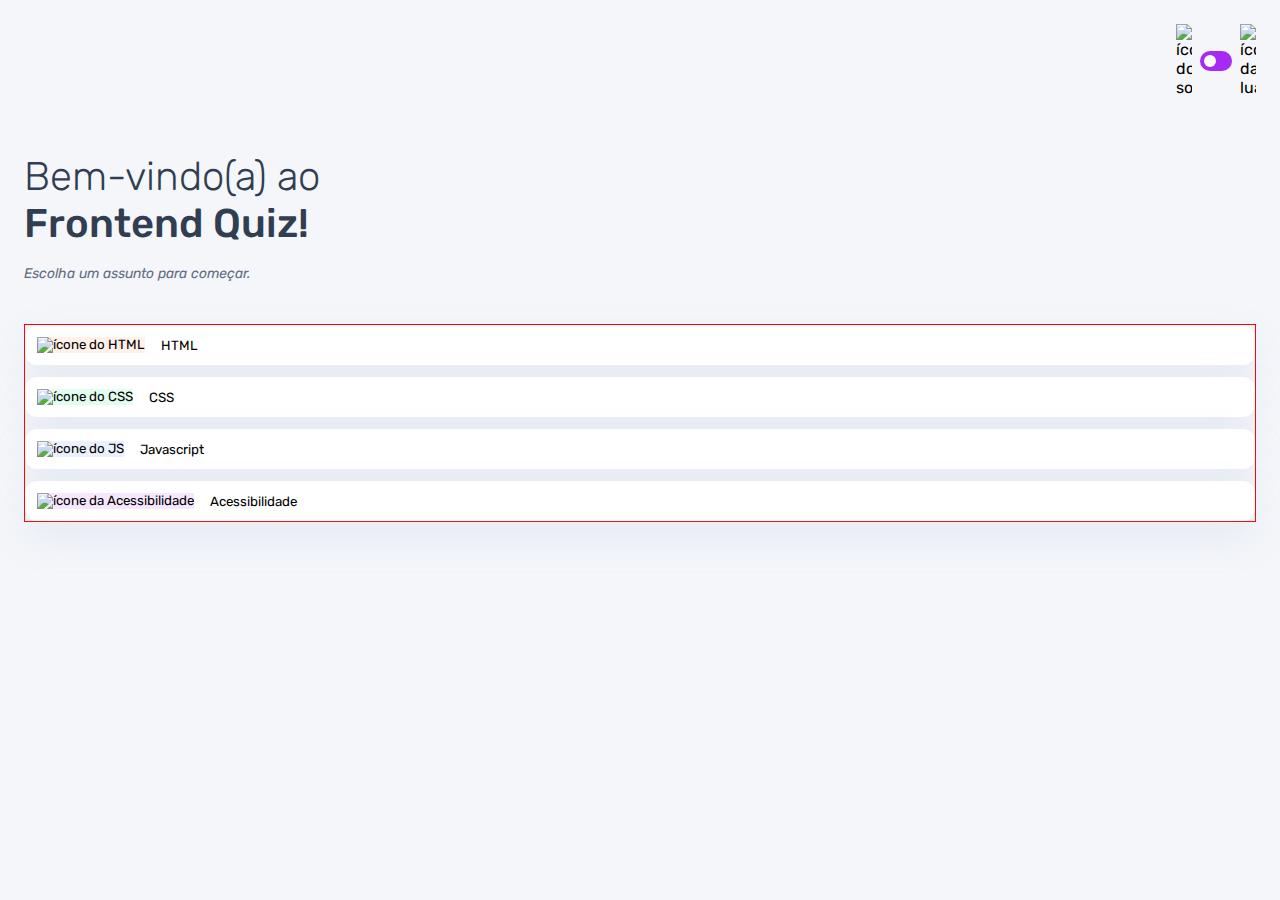
==== index.html @ 0dbbee33 "Primeira parte da estilização dos botões do assunto." ====
<!DOCTYPE html>
<html lang="pt-BR">
<head>
    <meta charset="UTF-8">
    <meta name="viewport" content="width=device-width, initial-scale=1.0">
    <link rel="preconnect" href="https://fonts.googleapis.com">
    <link rel="preconnect" href="https://fonts.gstatic.com" crossorigin>
    <link href="https://fonts.googleapis.com/css2?family=Rubik:ital,wght@0,300..900;1,300..900&display=swap" rel="stylesheet">
    <link rel="stylesheet" href="style.css">
    <title>Quiz App</title>
</head>
<body>
   <header>
        <div class="tema">
            <img src="./assets/images/icon-sun-dark.svg" alt="ícone do sol">
            <button>
                <div></div>
            </button>
            <img src="./assets/images/icon-moon-dark.svg" alt="ícone da lua">
        </div>
   </header>

   <main>
        <section class="Boas_vindas">
            <h1>
                Bem-vindo(a) ao <br> 
                <strong>Frontend Quiz!</strong>
            </h1>

            <p>Escolha um assunto para começar.</p>
        </section>

        <section class="assuntos">
            <button class="botao_html">
                <div>
                    <img src="./assets/images/icon-html.svg" alt="ícone do HTML">
                </div>
                HTML
            </button>

            <button class="botao_css">
                <div>
                    <img src="./assets/images/icon-css.svg" alt="ícone do CSS">
                </div>
                CSS
            </button>

            <button class="botao_javascript">
                <div>
                    <img src="./assets/images/icon-js.svg" alt="ícone do JS">
                </div>
                Javascript
            </button>

            <button class="botao_acessibilidade">
                <div>
                    <img src="./assets/images/icon-accessibility.svg" alt="ícone da Acessibilidade ">
                </div>
                Acessibilidade
            </button>
        </section>
   </main>
</body>
</html>
---- style.css ----
*{
    margin: 0;
    padding: 0;
    box-sizing: border-box;
    font-family: "Rubik", sans-serif;
    -webkit-font-smoothing: antialiased;
}

:root{
    --bg-color: #f4f6fa;
    --purple: #a729f5;
    --primary-text-color: #313e51;
    --secondary-text-color: #626c7f;
    --button-bg: #fff;
    --shadow: 0px 16px 40px 0px #8fa0c124;
    --bg-html: #fff1e9;
    --bg-css: #e0fdef;
    --bg-javascript: #ebf0ff;
    --bg-acessibilidade: #f6e7ff;
    --white: #fff;
    --bg-mobile: url(./assets/images/pattern-background-mobile-light.svg);
}

body{
    height: 100svh;
    background: var(--bg-mobile) var(--bg-color);
    background-repeat: no-repeat;
    background-size: cover;
}

header{  
    padding: 16px 24px;
    display: flex;
    justify-content: flex-end;
}

.tema{
    padding: 8px 0;
    display: flex;
    align-items: center;
    gap: 8px;
}

.tema img {
    width: 16px;
}

.tema button {
    height: 20px;
    width: 32px;
    background: var(--purple);
    border: 0;
    border-radius: 999px;
    padding: 4px;
}

.tema button div {
    background: var(--white);
    width: 12px;
    height: 12px;
    border-radius: 999px;
}

main {
    padding: 32px 24px;
}

.Boas_vindas {
    margin-bottom: 40px;
}

.Boas_vindas h1 {
    font-size: 40px;
    font-weight: 300;
    color: var(--primary-text-color);
    margin-bottom: 16px;
}

.Boas_vindas h1 strong {
    font-weight: 500;
}

.Boas_vindas p {
    color: var(--secondary-text-color);
    font-size: 14px;
    line-height: 150%;
    font-style: italic;
}

.assuntos {
    border: 1px solid #f00;

    display: flex;
    flex-direction: column;
    gap: 12px;
}

.assuntos button {
    border: none;
    background: var(--button-bg);
    display: flex;
    align-items: center;
    gap: 16px;
    padding: 12px;
    border-radius: 12px;
    box-shadow: var(--shadow);
}

.botao_html div {
    background: var(--bg-html);
}

.botao_css div {
    background: var(--bg-css);
}

.botao_javascript div {
    background: var(--bg-javascript);
}

.botao_acessibilidade div {
    background: var(--bg-acessibilidade);
}
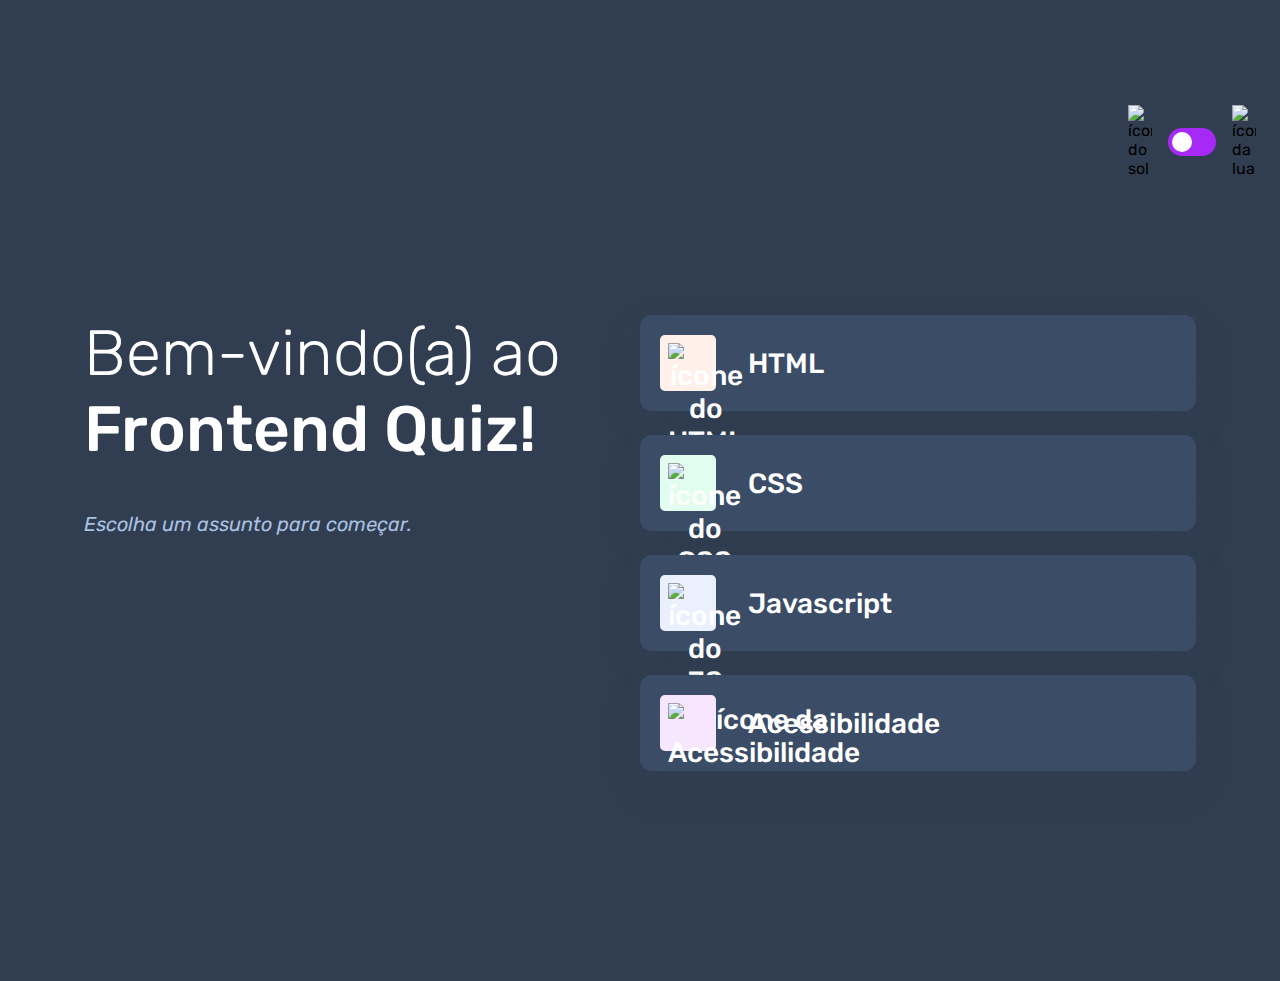
==== commit e0a6704e: "Adaptação das cores para o tema escuro." ====
--- a/index.html
+++ b/index.html
@@ -9,7 +9,7 @@
     <link rel="stylesheet" href="style.css">
     <title>Quiz App</title>
 </head>
-<body>
+<body class="escuro">
    <header>
         <div class="tema">
             <img src="./assets/images/icon-sun-dark.svg" alt="ícone do sol">
--- a/style.css
+++ b/style.css
@@ -6,7 +6,7 @@
     -webkit-font-smoothing: antialiased;
 }
 
-:root{
+:root {
     --bg-color: #f4f6fa;
     --purple: #a729f5;
     --primary-text-color: #313e51;
@@ -19,22 +19,34 @@
     --bg-acessibilidade: #f6e7ff;
     --white: #fff;
     --bg-mobile: url(./assets/images/pattern-background-mobile-light.svg);
-}
-
-body{
+    --bg-desktop: url(./assets/images/pattern-background-desktop-light.svg);
+}
+
+body.escuro {
+    --bg-color: #313e51;
+    --bg-mobile: url(./assets/images/pattern-background-mobile-dark.svg);
+    --bg-desktop: url(./assets/images/pattern-background-desktop-dark.svg);
+    --primary-text-color: #fff;
+    --secondary-text-color: #abc1e1;
+    --button-bg: #3b4d66;
+    --shadow: 0px 16px 40px 0px rgba(49, 62, 81, 0.14);
+
+}
+
+body {
     height: 100svh;
     background: var(--bg-mobile) var(--bg-color);
     background-repeat: no-repeat;
     background-size: cover;
 }
 
-header{  
+header {  
     padding: 16px 24px;
     display: flex;
     justify-content: flex-end;
 }
 
-.tema{
+.tema {
     padding: 8px 0;
     display: flex;
     align-items: center;
@@ -88,8 +100,6 @@
 }
 
 .assuntos {
-    border: 1px solid #f00;
-
     display: flex;
     flex-direction: column;
     gap: 12px;
@@ -104,6 +114,20 @@
     padding: 12px;
     border-radius: 12px;
     box-shadow: var(--shadow);
+    font-size: 18px;
+    font-weight: 500;
+    color: var(--primary-text-color);
+}
+
+.assuntos button div {
+    width: 40px;
+    height: 40px;
+    padding: 5px;
+    border-radius: 5px;
+}
+
+.assuntos button img {
+    width: 100%;
 }
 
 .botao_html div {
@@ -120,4 +144,69 @@
 
 .botao_acessibilidade div {
     background: var(--bg-acessibilidade);
+}
+
+@media(min-width: 1100px) {
+    body {
+        background: var(--bg-desktop) var(--bg-color);
+        background-size: cover;
+        background-repeat: no-repeat;
+    }
+
+    header {
+        margin-block: 81px;
+    }
+
+    .tema {
+        gap: 16px
+    }
+
+    .tema img {
+        width: 24px;
+    }
+
+    .tema button {
+        width: 48px;
+        height: 28px;
+    }
+
+    .tema button div {
+        width: 20px;
+        height: 20px;
+    }
+    
+    main {
+        display: flex;
+        max-width: 1160px;
+        margin-inline: auto;
+    }
+
+    section {
+        width: 100%;
+    }
+
+    .Boas_vindas h1 {
+        font-size: 64px;
+        margin-bottom: 42px;
+    }
+
+    .Boas_vindas p {
+        font-size: 20px;
+    }
+
+    .assuntos {
+        gap: 24px;
+    }
+
+    .assuntos button {
+        font-size: 28px;
+        padding: 20px;
+        gap: 32px;
+    }
+
+    .assuntos button div {
+        width: 56px;
+        height: 56px;
+        padding: 8px;
+    }
 }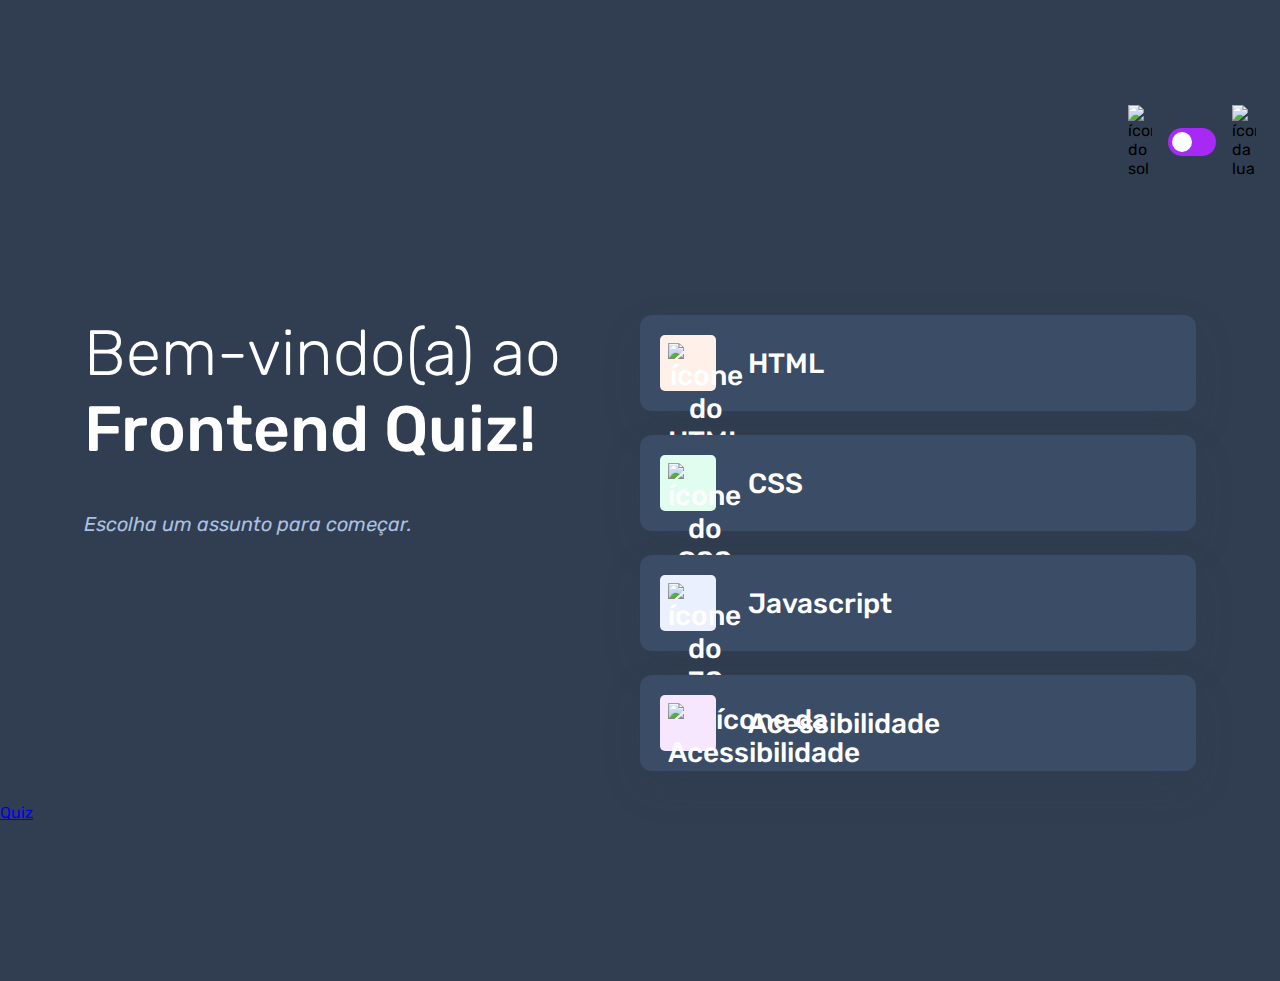
==== commit babfd25b: "Criação da página do quiz." ====
--- a/index.html
+++ b/index.html
@@ -60,5 +60,7 @@
             </button>
         </section>
    </main>
+
+   <a href="./pages/quiz/quiz.html">Quiz</a>
 </body>
 </html>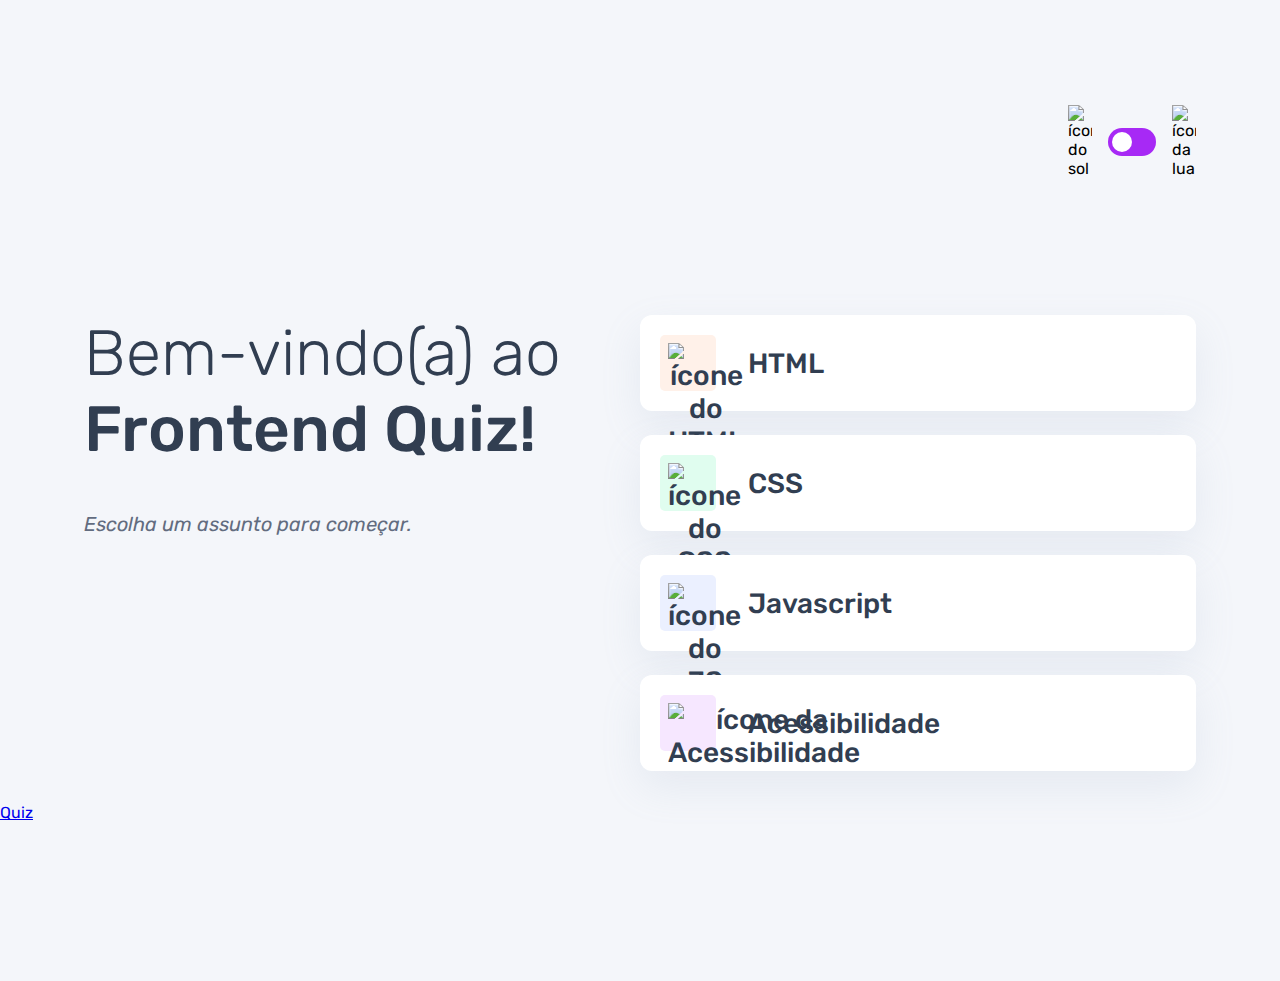
==== commit 0a72b2e8: "Primeiros ajustes do tema no Java Script" ====
--- a/index.html
+++ b/index.html
@@ -7,9 +7,10 @@
     <link rel="preconnect" href="https://fonts.gstatic.com" crossorigin>
     <link href="https://fonts.googleapis.com/css2?family=Rubik:ital,wght@0,300..900;1,300..900&display=swap" rel="stylesheet">
     <link rel="stylesheet" href="style.css">
+    <script src="./script.js" defer></script>
     <title>Quiz App</title>
 </head>
-<body class="escuro">
+<body>
    <header>
         <div class="tema">
             <img src="./assets/images/icon-sun-dark.svg" alt="ícone do sol">
--- a/style.css
+++ b/style.css
@@ -30,7 +30,6 @@
     --secondary-text-color: #abc1e1;
     --button-bg: #3b4d66;
     --shadow: 0px 16px 40px 0px rgba(49, 62, 81, 0.14);
-
 }
 
 body {
@@ -44,6 +43,8 @@
     padding: 16px 24px;
     display: flex;
     justify-content: flex-end;
+    max-width: 1160px;
+    margin-inline: auto;
 }
 
 .tema {
@@ -64,6 +65,7 @@
     border: 0;
     border-radius: 999px;
     padding: 4px;
+    display: flex;
 }
 
 .tema button div {
@@ -156,9 +158,9 @@
     header {
         margin-block: 81px;
     }
-
+    
     .tema {
-        gap: 16px
+        gap: 16px;
     }
 
     .tema img {
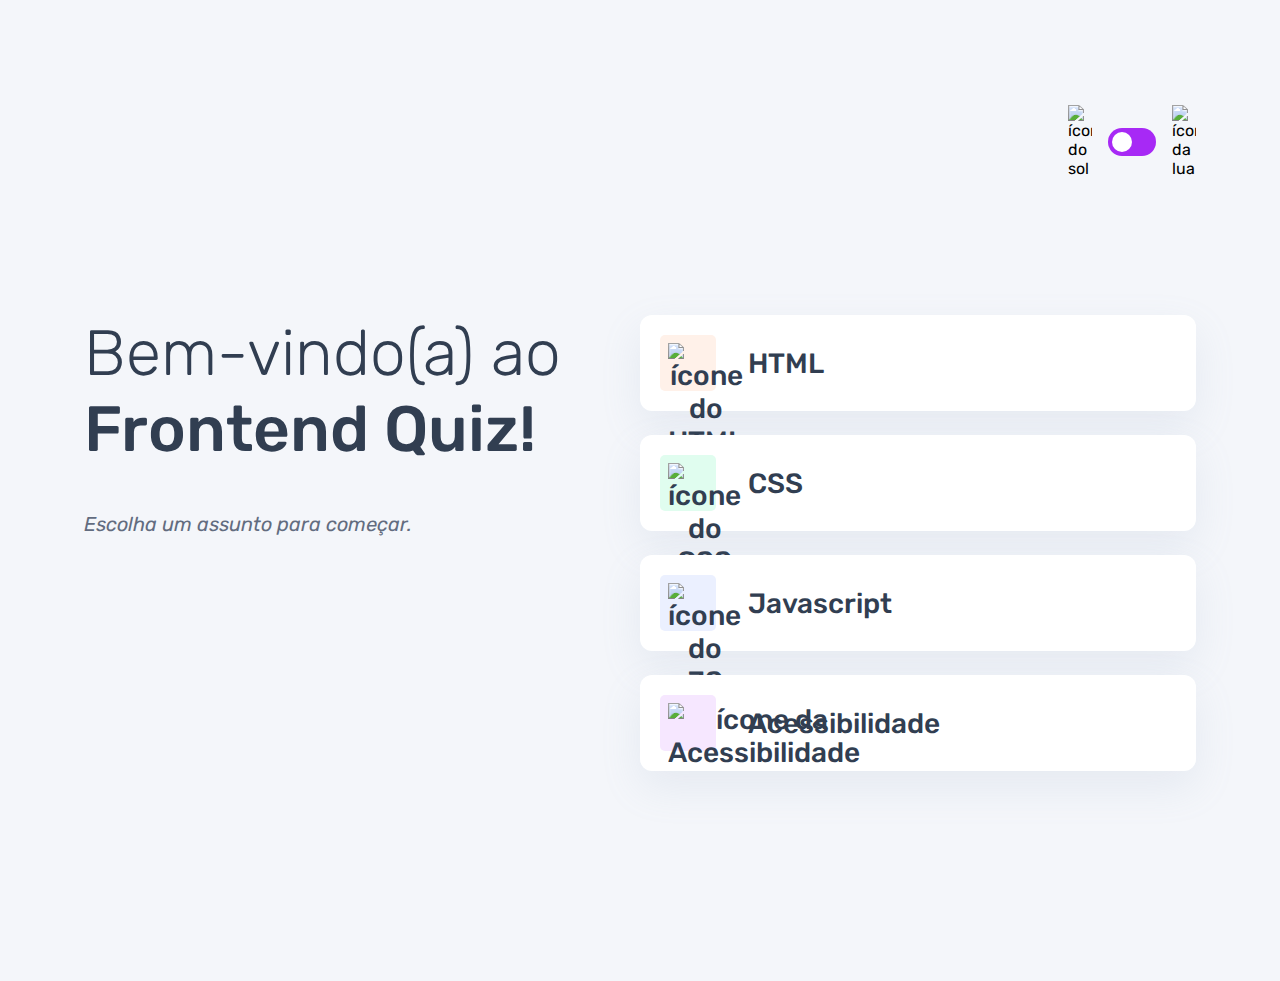
==== commit 2b5bbcb9: "Adicionada a função para escolher o tema do quiz no index.html" ====
--- a/index.html
+++ b/index.html
@@ -7,7 +7,7 @@
     <link rel="preconnect" href="https://fonts.gstatic.com" crossorigin>
     <link href="https://fonts.googleapis.com/css2?family=Rubik:ital,wght@0,300..900;1,300..900&display=swap" rel="stylesheet">
     <link rel="stylesheet" href="style.css">
-    <script src="./script.js" defer></script>
+    <script src="./script.js" type="module" ></script>
     <title>Quiz App</title>
 </head>
 <body>
@@ -61,7 +61,5 @@
             </button>
         </section>
    </main>
-
-   <a href="./pages/quiz/quiz.html">Quiz</a>
 </body>
 </html>--- a/style.css
+++ b/style.css
@@ -66,6 +66,7 @@
     border-radius: 999px;
     padding: 4px;
     display: flex;
+    cursor: pointer;
 }
 
 .tema button div {
@@ -119,6 +120,7 @@
     font-size: 18px;
     font-weight: 500;
     color: var(--primary-text-color);
+    cursor: pointer;
 }
 
 .assuntos button div {
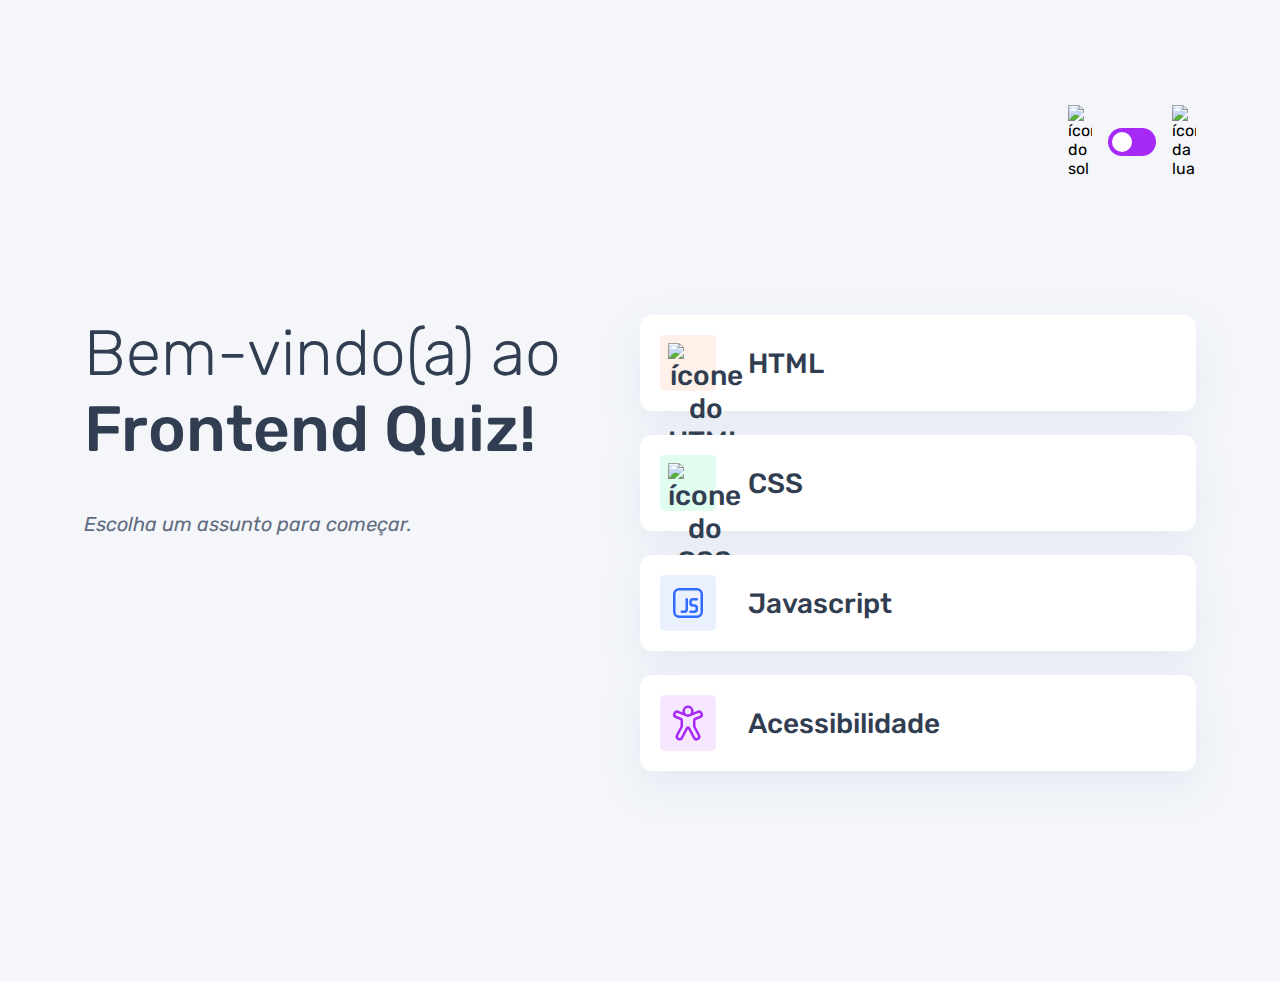
==== commit 65c39751: "Alteração dinâmica do assunto da página" ====
--- a/index.html
+++ b/index.html
@@ -48,14 +48,14 @@
 
             <button class="botao_javascript">
                 <div>
-                    <img src="./assets/images/icon-js.svg" alt="ícone do JS">
+                    <img src="./assets/images/icon-javascript.svg" alt="ícone do JS">
                 </div>
                 Javascript
             </button>
 
             <button class="botao_acessibilidade">
                 <div>
-                    <img src="./assets/images/icon-accessibility.svg" alt="ícone da Acessibilidade ">
+                    <img src="./assets/images/icon-acessibilidade.svg" alt="ícone da Acessibilidade ">
                 </div>
                 Acessibilidade
             </button>
